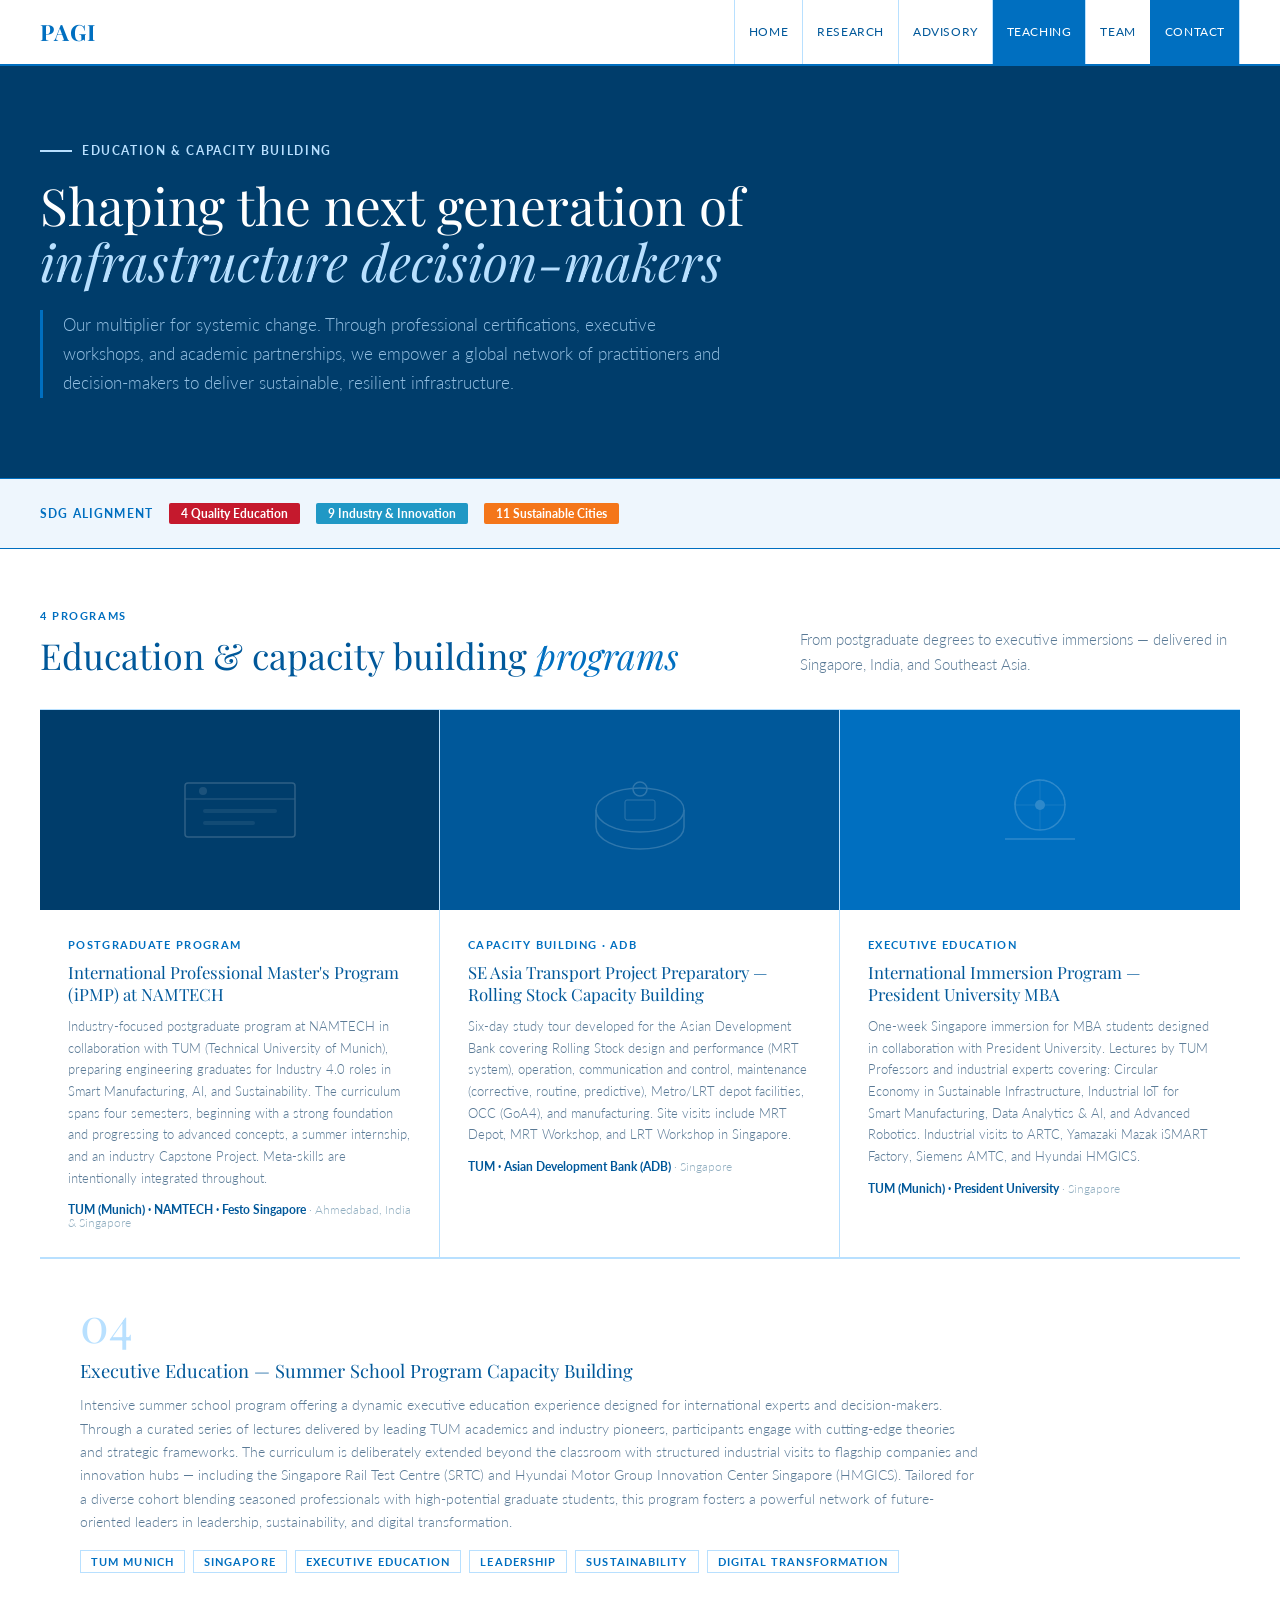
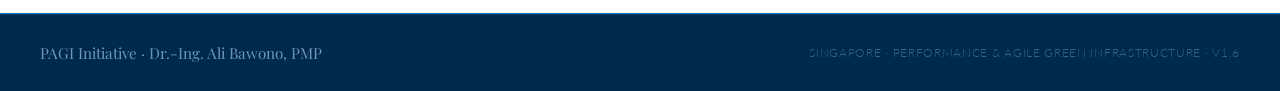
==== teaching.html @ 729e302f "Add files via upload revision 1.3" ====
<!DOCTYPE html>
<html lang="en">
<head>
<meta charset="UTF-8">
<meta name="viewport" content="width=device-width, initial-scale=1.0">
<title>Education &amp; Capacity Building | PAGI Initiative</title>
<link rel="preconnect" href="https://fonts.googleapis.com">
<link href="https://fonts.googleapis.com/css2?family=Playfair+Display:ital,wght@0,400;0,700;1,400&family=Lato:wght@300;400;700&display=swap" rel="stylesheet">
<link rel="stylesheet" href="style.css">
<style>
.prog-full{border-top:var(--rule-lt)}
@media(max-width:1024px){.teach-grid{grid-template-columns:1fr 1fr}.tcard:nth-child(3n){border-right:var(--rule-lt)}.tcard:nth-child(2n){border-right:none}}
@media(max-width:768px){.teach-grid{grid-template-columns:1fr}.tcard:nth-child(n){border-right:none}}
</style>
</head>
<body>

<header>
  <div class="nav-top">
    <a href="index.html" class="nav-logo">PAGI</a>
    <nav class="nav-links">
      <a href="index.html">Home</a>
      <a href="research.html">Research</a>
      <a href="advisory.html">Advisory</a>
      <a href="teaching.html" class="active">Teaching</a>
      <a href="team.html">Team</a>
      <a href="index.html#contact" class="nav-cta">Contact</a>
    </nav>
  </div>
</header>

<!-- PAGE HERO -->
<div class="page-hero">
  <div class="page-hero-inner">
    <div class="page-eyebrow">Education &amp; Capacity Building</div>
    <h1 class="page-h1">Shaping the next generation of<br><em>infrastructure decision-makers</em></h1>
    <p class="page-desc">Our multiplier for systemic change. Through professional certifications, executive workshops, and academic partnerships, we empower a global network of practitioners and decision-makers to deliver sustainable, resilient infrastructure.</p>
  </div>
</div>

<!-- SDG ALIGNMENT -->
<section style="background:var(--pale);border-bottom:var(--rule);padding:24px 0">
  <div class="s-inner" style="display:flex;align-items:center;gap:16px;flex-wrap:wrap">
    <span style="font-size:.72rem;font-weight:700;letter-spacing:.1em;text-transform:uppercase;color:var(--azure)">SDG Alignment</span>
    <span style="background:#c5192d;color:#fff;font-size:.72rem;font-weight:700;padding:4px 12px;border-radius:2px">4 Quality Education</span>
    <span style="background:#2098c5;color:#fff;font-size:.72rem;font-weight:700;padding:4px 12px;border-radius:2px">9 Industry &amp; Innovation</span>
    <span style="background:#f4761a;color:#fff;font-size:.72rem;font-weight:700;padding:4px 12px;border-radius:2px">11 Sustainable Cities</span>
  </div>
</section>

<!-- TEACHING PROGRAMS -->
<section class="section">
  <div class="s-inner">
    <div class="s-head sr">
      <div><div class="eyebrow">4 Programs</div><h2 class="s-title">Education &amp; capacity building <em>programs</em></h2></div>
      <p class="s-sub">From postgraduate degrees to executive immersions — delivered in Singapore, India, and Southeast Asia.</p>
    </div>
    <div class="teach-grid">

      <div class="tcard sr">
        <div class="tcard-img" style="background:#003d6b">
          <svg width="130" height="86" viewBox="0 0 130 86" fill="none" class="csvg" xmlns="http://www.w3.org/2000/svg"><rect x="10" y="16" width="110" height="54" rx="3" stroke="white" stroke-width="1.5" fill="none"/><path d="M10 32L120 32" stroke="white" stroke-width="1"/><circle cx="28" cy="24" r="4" fill="white" opacity=".6"/><rect x="28" y="42" width="74" height="4" rx="2" fill="white" opacity=".4"/><rect x="28" y="54" width="52" height="4" rx="2" fill="white" opacity=".4"/></svg>
        </div>
        <div class="tcard-body">
          <div class="t-label">Postgraduate Program</div>
          <h3 class="t-title">International Professional Master's Program (iPMP) at NAMTECH</h3>
          <p class="t-desc">Industry-focused postgraduate program at NAMTECH in collaboration with TUM (Technical University of Munich), preparing engineering graduates for Industry 4.0 roles in Smart Manufacturing, AI, and Sustainability. The curriculum spans four semesters, beginning with a strong foundation and progressing to advanced concepts, a summer internship, and an industry Capstone Project. Meta-skills are intentionally integrated throughout.</p>
          <div class="t-partner"><strong>TUM (Munich) · NAMTECH · Festo Singapore</strong> · Ahmedabad, India &amp; Singapore</div>
        </div>
      </div>

      <div class="tcard sr">
        <div class="tcard-img" style="background:#00589a">
          <svg width="130" height="86" viewBox="0 0 130 86" fill="none" class="csvg" xmlns="http://www.w3.org/2000/svg"><ellipse cx="65" cy="43" rx="44" ry="22" stroke="white" stroke-width="1.5" fill="none"/><path d="M21 43L21 60A44 22 0 0 0 109 60L109 43" stroke="white" stroke-width="1.5" fill="none"/><rect x="50" y="33" width="30" height="20" rx="2" stroke="white" stroke-width="1" fill="none"/><circle cx="65" cy="22" r="7" stroke="white" stroke-width="1.5" fill="none"/></svg>
        </div>
        <div class="tcard-body">
          <div class="t-label">Capacity Building · ADB</div>
          <h3 class="t-title">SE Asia Transport Project Preparatory — Rolling Stock Capacity Building</h3>
          <p class="t-desc">Six-day study tour developed for the Asian Development Bank covering Rolling Stock design and performance (MRT system), operation, communication and control, maintenance (corrective, routine, predictive), Metro/LRT depot facilities, OCC (GoA4), and manufacturing. Site visits include MRT Depot, MRT Workshop, and LRT Workshop in Singapore.</p>
          <div class="t-partner"><strong>TUM · Asian Development Bank (ADB)</strong> · Singapore</div>
        </div>
      </div>

      <div class="tcard sr">
        <div class="tcard-img" style="background:#006fc0">
          <svg width="130" height="86" viewBox="0 0 130 86" fill="none" class="csvg" xmlns="http://www.w3.org/2000/svg"><circle cx="65" cy="38" r="25" stroke="white" stroke-width="1.5" fill="none"/><path d="M40 38A25 25 0 0 1 90 38" stroke="white" stroke-width="1" stroke-dasharray="4 3" fill="none"/><path d="M65 13L65 63M40 38L90 38" stroke="white" stroke-width="1" opacity=".5"/><circle cx="65" cy="38" r="5" fill="white"/><path d="M30 72L100 72" stroke="white" stroke-width="1.5"/></svg>
        </div>
        <div class="tcard-body">
          <div class="t-label">Executive Education</div>
          <h3 class="t-title">International Immersion Program — President University MBA</h3>
          <p class="t-desc">One-week Singapore immersion for MBA students designed in collaboration with President University. Lectures by TUM Professors and industrial experts covering: Circular Economy in Sustainable Infrastructure, Industrial IoT for Smart Manufacturing, Data Analytics &amp; AI, and Advanced Robotics. Industrial visits to ARTC, Yamazaki Mazak iSMART Factory, Siemens AMTC, and Hyundai HMGICS.</p>
          <div class="t-partner"><strong>TUM (Munich) · President University</strong> · Singapore</div>
        </div>
      </div>

    </div>

    <!-- 4th Program Full Width -->
    <div class="prog-full">
      <div class="ci sr" style="border-right:none;border-bottom:none">
        <div class="ci-num">04</div>
        <h3 class="ci-title">Executive Education — Summer School Program Capacity Building</h3>
        <p class="ci-body" style="max-width:900px">Intensive summer school program offering a dynamic executive education experience designed for international experts and decision-makers. Through a curated series of lectures delivered by leading TUM academics and industry pioneers, participants engage with cutting-edge theories and strategic frameworks. The curriculum is deliberately extended beyond the classroom with structured industrial visits to flagship companies and innovation hubs — including the Singapore Rail Test Centre (SRTC) and Hyundai Motor Group Innovation Center Singapore (HMGICS). Tailored for a diverse cohort blending seasoned professionals with high-potential graduate students, this program fosters a powerful network of future-oriented leaders in leadership, sustainability, and digital transformation.</p>
        <div class="ci-tags"><span class="ctag">TUM Munich</span><span class="ctag">Singapore</span><span class="ctag">Executive Education</span><span class="ctag">Leadership</span><span class="ctag">Sustainability</span><span class="ctag">Digital Transformation</span></div>
      </div>
    </div>
  </div>
</section>

<footer>
  <div class="fl">PAGI Initiative · Dr.-Ing. Ali Bawono, PMP</div>
  <div class="fr">Singapore · Performance &amp; Agile Green Infrastructure · v1.6</div>
</footer>

<script>
(function(){
  var io=new IntersectionObserver(function(entries){entries.forEach(function(e){if(e.isIntersecting){var g=e.target.parentElement.querySelectorAll('.sr:not(.in)');var d=0;g.forEach(function(s){if(s.getBoundingClientRect().top<window.innerHeight+60){setTimeout(function(){s.classList.add('in');},d);d+=65;}});e.target.classList.add('in');io.unobserve(e.target);}});},{threshold:0.06,rootMargin:'0px 0px -24px 0px'});
  document.querySelectorAll('.sr').forEach(function(el){io.observe(el);});
})();
</script>
</body>
</html>
---- style.css ----
*,*::before,*::after{margin:0;padding:0;box-sizing:border-box}
html{scroll-behavior:smooth;font-size:16px}

:root{
  --navy:   #003d6b;
  --blue:   #00589a;
  --azure:  #006fc0;
  --sky:    #b8e0ff;
  --mint:   #e3f5e4;
  --pale:   #eef6fd;
  --white:  #ffffff;
  --gray:   #5a7a96;
  --lgray:  #91aec0;
  --border: #b8e0ff;
  --rule:   1px solid #006fc0;
  --rule-lt:1px solid #b8e0ff;
}

body{font-family:'Lato',sans-serif;font-weight:300;color:#1a2e40;background:#fff;-webkit-font-smoothing:antialiased}

/* NAV */
header{position:fixed;top:0;left:0;right:0;z-index:200;background:#fff;border-bottom:2px solid var(--azure)}
.nav-top{display:flex;align-items:center;justify-content:space-between;padding:0 40px;height:64px}
.nav-logo{font-family:'Playfair Display',serif;font-size:1.4rem;font-weight:700;color:var(--azure);text-decoration:none;letter-spacing:.04em;flex-shrink:0}
.nav-links{display:flex;align-items:center}
.nav-links a{display:block;padding:0 14px;height:64px;line-height:64px;font-size:.74rem;font-weight:400;letter-spacing:.05em;text-transform:uppercase;color:var(--blue);text-decoration:none;border-left:var(--rule-lt);transition:background .15s,color .15s;white-space:nowrap}
.nav-links a:last-child{border-right:var(--rule-lt)}
.nav-links a:hover,.nav-links a.active{background:var(--azure);color:#fff}
.nav-cta{background:var(--azure)!important;color:#fff!important;border-left:var(--rule)!important}
.nav-cta:hover{background:var(--blue)!important}

/* BUTTONS */
.btn-p{display:inline-flex;align-items:center;gap:8px;background:var(--azure);color:#fff;padding:14px 28px;font-size:.8rem;font-weight:700;letter-spacing:.08em;text-transform:uppercase;text-decoration:none;transition:background .15s}
.btn-p:hover{background:var(--blue)}
.btn-o{display:inline-flex;align-items:center;gap:8px;background:transparent;color:var(--azure);padding:13px 28px;font-size:.8rem;font-weight:700;letter-spacing:.08em;text-transform:uppercase;text-decoration:none;border:var(--rule);transition:all .15s}
.btn-o:hover{background:var(--azure);color:#fff}

/* SECTION COMMONS */
.section{border-bottom:var(--rule)}
.s-inner{max-width:1280px;margin:0 auto;padding:0 40px}
.s-head{padding:60px 0 32px;display:flex;align-items:flex-start;justify-content:space-between;gap:40px;border-bottom:var(--rule-lt)}
.eyebrow{font-size:.7rem;font-weight:700;letter-spacing:.14em;text-transform:uppercase;color:var(--azure);margin-bottom:12px}
.s-title{font-family:'Playfair Display',serif;font-size:clamp(1.8rem,2.8vw,2.6rem);font-weight:400;line-height:1.2;color:var(--blue)}
.s-title em{font-style:italic;color:var(--azure)}
.s-sub{font-size:.92rem;color:var(--gray);line-height:1.7;font-weight:300;max-width:440px;align-self:flex-end}

/* CARDS */
.cards{display:grid;grid-template-columns:repeat(3,1fr)}
.card{border-right:var(--rule-lt);border-bottom:var(--rule-lt);transition:background .2s;cursor:default}
.card:nth-child(3n){border-right:none}
.card:hover{background:var(--pale)}
.card-img{width:100%;aspect-ratio:16/9;position:relative;overflow:hidden;display:flex;align-items:center;justify-content:center}
.card-body{padding:24px 28px 28px}
.c-tag{font-size:.68rem;font-weight:700;letter-spacing:.12em;text-transform:uppercase;margin-bottom:10px;color:var(--azure)}
.c-title{font-family:'Playfair Display',serif;font-size:1.1rem;font-weight:400;line-height:1.35;color:var(--blue);margin-bottom:12px}
.c-desc{font-size:.84rem;line-height:1.7;color:var(--gray);font-weight:300;margin-bottom:16px}
.c-meta{font-size:.72rem;font-weight:400;color:var(--lgray);letter-spacing:.04em}
.c-meta strong{color:var(--blue);font-weight:700}
.ci-lbl{font-size:.65rem;letter-spacing:.14em;text-transform:uppercase;color:rgba(184,224,255,.45);position:absolute;bottom:10px;left:14px}
.csvg{opacity:.18}

/* CONSULTING GRID */
.consult{display:grid;grid-template-columns:1fr 1fr}
.ci{padding:40px;border-right:var(--rule-lt);border-bottom:var(--rule-lt);transition:background .15s;cursor:default}
.ci:nth-child(2n){border-right:none}
.ci:nth-last-child(-n+2){border-bottom:none}
.ci:hover{background:var(--pale)}
.ci-num{font-family:'Playfair Display',serif;font-size:3rem;font-weight:400;color:var(--border);line-height:1;margin-bottom:12px}
.ci-title{font-family:'Playfair Display',serif;font-size:1.15rem;font-weight:400;color:var(--blue);margin-bottom:10px;line-height:1.3}
.ci-body{font-size:.86rem;color:var(--gray);line-height:1.7;font-weight:300}
.ci-tags{margin-top:16px;display:flex;flex-wrap:wrap;gap:8px}
.ctag{font-size:.68rem;font-weight:700;letter-spacing:.1em;text-transform:uppercase;padding:4px 10px;border:1px solid var(--border);color:var(--azure)}

/* TEACHING GRID */
.teach-grid{display:grid;grid-template-columns:repeat(3,1fr)}
.tcard{border-right:var(--rule-lt);border-bottom:var(--rule-lt);transition:background .15s;cursor:default}
.tcard:nth-child(3n){border-right:none}
.tcard:hover{background:var(--pale)}
.tcard-img{width:100%;height:200px;display:flex;align-items:center;justify-content:center;position:relative;overflow:hidden}
.tcard-body{padding:28px}
.t-label{font-size:.68rem;font-weight:700;letter-spacing:.12em;text-transform:uppercase;margin-bottom:10px;color:var(--azure)}
.t-title{font-family:'Playfair Display',serif;font-size:1.05rem;font-weight:400;line-height:1.35;color:var(--blue);margin-bottom:10px}
.t-desc{font-size:.82rem;color:var(--gray);line-height:1.65;font-weight:300}
.t-partner{margin-top:14px;font-size:.72rem;color:var(--lgray)}
.t-partner strong{color:var(--blue);font-weight:700}

/* AWARDS */
.aw-grid{display:grid;grid-template-columns:repeat(4,1fr)}
.aw-item{padding:40px 32px;border-right:var(--rule-lt);transition:background .15s;cursor:default}
.aw-item:last-child{border-right:none}
.aw-item:hover{background:var(--pale)}
.aw-icon{font-size:2rem;margin-bottom:16px;display:block}
.aw-title{font-family:'Playfair Display',serif;font-size:.95rem;font-weight:400;color:var(--blue);margin-bottom:8px;line-height:1.35}
.aw-body{font-size:.8rem;color:var(--gray);line-height:1.6;font-weight:300}

/* PAGE HERO (sub-pages) */
.page-hero{margin-top:64px;background:var(--navy);padding:80px 40px;border-bottom:var(--rule)}
.page-hero-inner{max-width:1280px;margin:0 auto}
.page-eyebrow{font-size:.72rem;font-weight:700;letter-spacing:.14em;text-transform:uppercase;color:var(--sky);margin-bottom:20px;display:flex;align-items:center;gap:10px}
.page-eyebrow::before{content:'';display:inline-block;width:32px;height:2px;background:var(--sky)}
.page-h1{font-family:'Playfair Display',serif;font-size:clamp(2.2rem,4vw,3.8rem);font-weight:400;line-height:1.1;color:#fff;margin-bottom:20px}
.page-h1 em{font-style:italic;color:var(--sky)}
.page-desc{font-size:1.05rem;line-height:1.75;color:rgba(184,224,255,.8);font-weight:300;max-width:680px;border-left:3px solid var(--azure);padding-left:20px}

/* FOOTER */
footer{background:#002a4d;border-top:1px solid rgba(184,224,255,.1);padding:28px 40px;display:flex;align-items:center;justify-content:space-between}
.fl{font-family:'Playfair Display',serif;font-size:.95rem;color:rgba(184,224,255,.6)}
.fr{font-size:.72rem;color:rgba(184,224,255,.3);letter-spacing:.06em;text-transform:uppercase}

/* CONTACT */
.contact{background:var(--navy)}
.ct-inner{max-width:1280px;margin:0 auto;padding:0 40px;display:grid;grid-template-columns:1fr 1fr}
.ct-left{padding:80px 60px 80px 0;border-right:1px solid rgba(184,224,255,.15)}
.ct-left .eyebrow{color:var(--sky)}
.ct-left h2{font-family:'Playfair Display',serif;font-size:clamp(1.8rem,2.5vw,2.4rem);font-weight:400;color:#fff;line-height:1.2;margin-bottom:24px}
.ct-left p{font-size:.95rem;color:rgba(184,224,255,.75);line-height:1.75;font-weight:300;margin-bottom:40px}
.ct-links{display:flex;flex-direction:column}
.cl{display:flex;align-items:center;gap:14px;padding:18px 0;border-bottom:1px solid rgba(184,224,255,.12);text-decoration:none;color:#fff;font-size:.9rem;font-weight:300;transition:color .15s}
.cl:first-child{border-top:1px solid rgba(184,224,255,.12)}
.cl:hover{color:var(--sky)}
.cl-icon{opacity:.6}
.ct-right{padding:80px 0 80px 60px}
.ct-right h3{font-family:'Playfair Display',serif;font-size:1.3rem;font-weight:400;color:#fff;margin-bottom:28px}
.sdg-grid{display:grid;grid-template-columns:1fr 1fr;gap:16px}
.sdg{padding:20px;border:1px solid rgba(184,224,255,.12);transition:border-color .15s,background .15s;cursor:default}
.sdg:hover{border-color:var(--azure);background:rgba(0,111,192,.12)}
.sdg-n{font-family:'Playfair Display',serif;font-size:1.8rem;font-weight:400;line-height:1;margin-bottom:8px}
.sdg-name{font-size:.75rem;font-weight:700;letter-spacing:.04em;color:#fff;margin-bottom:5px}
.sdg-note{font-size:.72rem;color:rgba(184,224,255,.5);line-height:1.4;font-weight:300}

/* SCROLL REVEAL */
.sr{opacity:0;transform:translateY(20px);transition:opacity .55s ease,transform .55s ease}
.sr.in{opacity:1;transform:none}

/* RESPONSIVE */
@media(max-width:1024px){
  .cards{grid-template-columns:1fr 1fr}
  .card:nth-child(3n){border-right:var(--rule-lt)}
  .card:nth-child(2n){border-right:none}
  .aw-grid{grid-template-columns:1fr 1fr}
  .aw-item:nth-child(2n){border-right:none}
  .aw-item{border-bottom:var(--rule-lt)}
  .ct-inner{grid-template-columns:1fr}
  .ct-left{border-right:none;padding:60px 0 40px;border-bottom:1px solid rgba(184,224,255,.12)}
  .ct-right{padding:40px 0 60px}
}
@media(max-width:768px){
  .nav-links{display:none}
  .nav-top{padding:0 20px}
  .s-inner,.ct-inner,.page-hero{padding:0 20px}
  .page-hero{padding:60px 20px}
  .cards,.teach-grid{grid-template-columns:1fr}
  .card:nth-child(n){border-right:none}
  .consult{grid-template-columns:1fr}
  .ci:nth-child(n){border-right:none}
  .sdg-grid{grid-template-columns:1fr}
  footer{flex-direction:column;gap:10px;align-items:flex-start;padding:28px 20px}
}
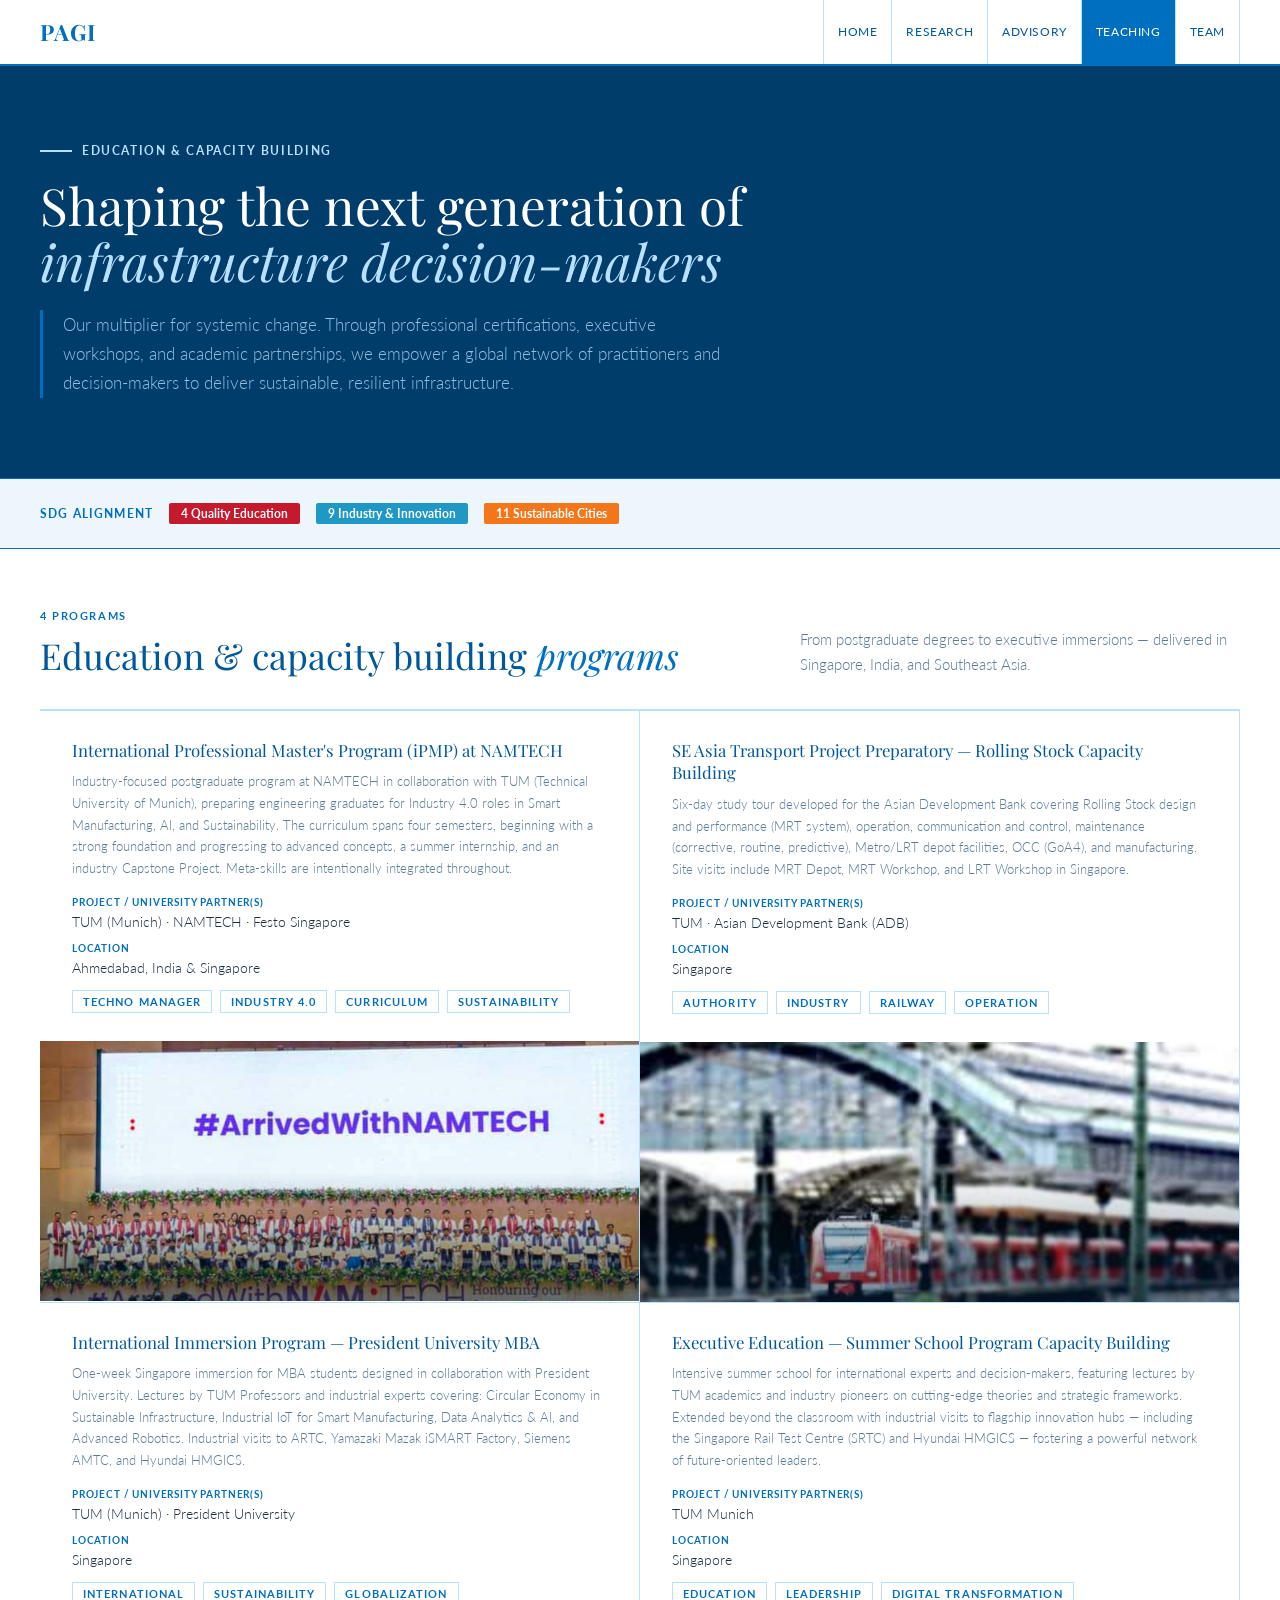
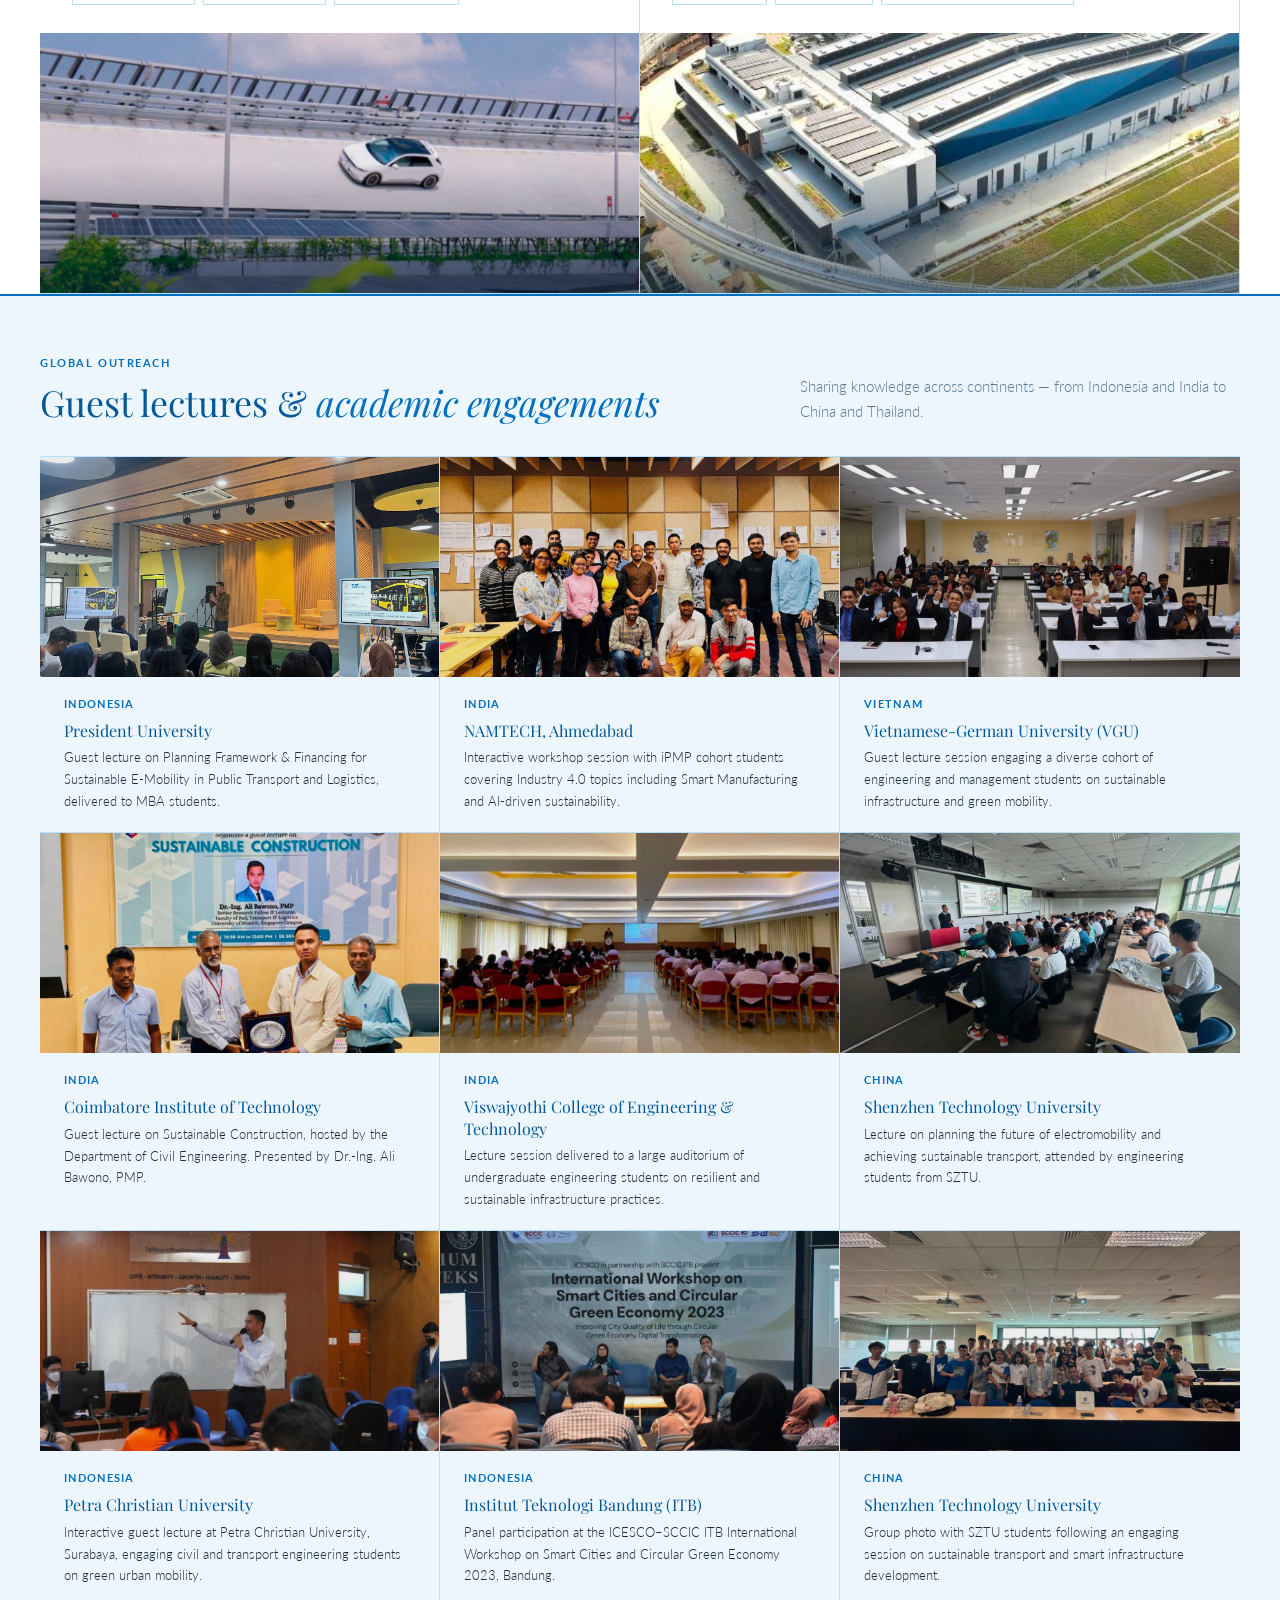
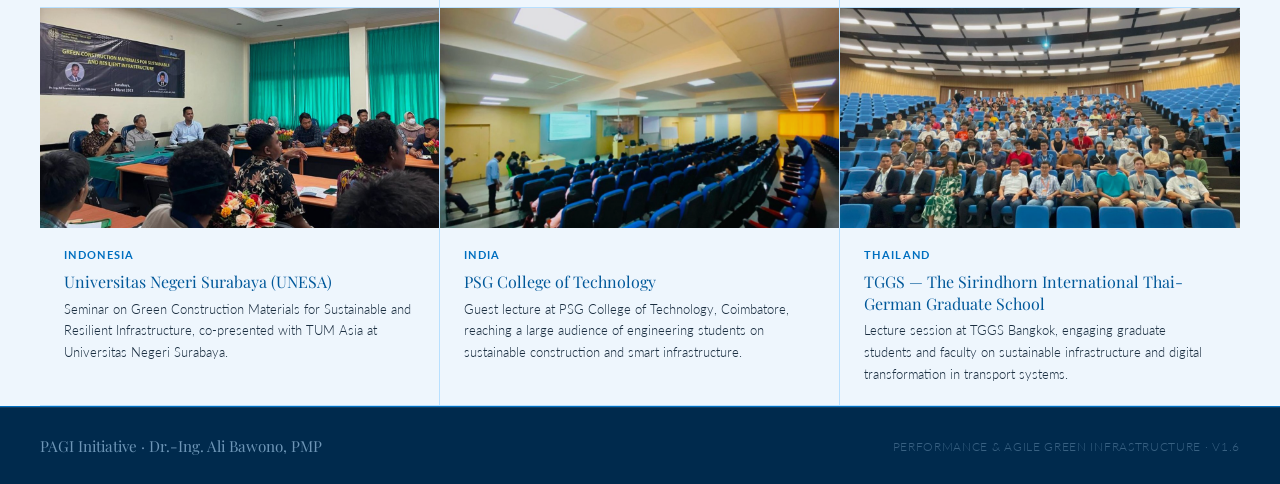
==== commit e773630c: "Add files via upload update teaching page" ====
--- a/teaching.html
+++ b/teaching.html
@@ -24,7 +24,7 @@
       <a href="advisory.html">Advisory</a>
       <a href="teaching.html" class="active">Teaching</a>
       <a href="team.html">Team</a>
-      <a href="index.html#contact" class="nav-cta">Contact</a>
+
     </nav>
   </div>
 </header>
@@ -55,61 +55,265 @@
       <div><div class="eyebrow">4 Programs</div><h2 class="s-title">Education &amp; capacity building <em>programs</em></h2></div>
       <p class="s-sub">From postgraduate degrees to executive immersions — delivered in Singapore, India, and Southeast Asia.</p>
     </div>
-    <div class="teach-grid">
-
-      <div class="tcard sr">
-        <div class="tcard-img" style="background:#003d6b">
-          <svg width="130" height="86" viewBox="0 0 130 86" fill="none" class="csvg" xmlns="http://www.w3.org/2000/svg"><rect x="10" y="16" width="110" height="54" rx="3" stroke="white" stroke-width="1.5" fill="none"/><path d="M10 32L120 32" stroke="white" stroke-width="1"/><circle cx="28" cy="24" r="4" fill="white" opacity=".6"/><rect x="28" y="42" width="74" height="4" rx="2" fill="white" opacity=".4"/><rect x="28" y="54" width="52" height="4" rx="2" fill="white" opacity=".4"/></svg>
-        </div>
-        <div class="tcard-body">
-          <div class="t-label">Postgraduate Program</div>
+    <div style="display:grid;grid-template-columns:1fr 1fr;gap:0;border-top:var(--rule-lt)">
+
+      <!-- Program 1: iPMP NAMTECH -->
+      <div class="tcard sr" style="flex-direction:column;border-right:var(--rule-lt);border-bottom:var(--rule-lt)">
+        <div class="tcard-body" style="padding:28px 32px">
           <h3 class="t-title">International Professional Master's Program (iPMP) at NAMTECH</h3>
           <p class="t-desc">Industry-focused postgraduate program at NAMTECH in collaboration with TUM (Technical University of Munich), preparing engineering graduates for Industry 4.0 roles in Smart Manufacturing, AI, and Sustainability. The curriculum spans four semesters, beginning with a strong foundation and progressing to advanced concepts, a summer internship, and an industry Capstone Project. Meta-skills are intentionally integrated throughout.</p>
-          <div class="t-partner"><strong>TUM (Munich) · NAMTECH · Festo Singapore</strong> · Ahmedabad, India &amp; Singapore</div>
-        </div>
-      </div>
-
-      <div class="tcard sr">
-        <div class="tcard-img" style="background:#00589a">
-          <svg width="130" height="86" viewBox="0 0 130 86" fill="none" class="csvg" xmlns="http://www.w3.org/2000/svg"><ellipse cx="65" cy="43" rx="44" ry="22" stroke="white" stroke-width="1.5" fill="none"/><path d="M21 43L21 60A44 22 0 0 0 109 60L109 43" stroke="white" stroke-width="1.5" fill="none"/><rect x="50" y="33" width="30" height="20" rx="2" stroke="white" stroke-width="1" fill="none"/><circle cx="65" cy="22" r="7" stroke="white" stroke-width="1.5" fill="none"/></svg>
-        </div>
-        <div class="tcard-body">
-          <div class="t-label">Capacity Building · ADB</div>
+          <div style="margin-top:16px">
+            <div style="margin-bottom:12px">
+              <span style="font-size:.65rem;font-weight:700;letter-spacing:.08em;text-transform:uppercase;color:var(--azure);display:block;margin-bottom:3px">Project / University Partner(s)</span>
+              <span style="font-size:.85rem;color:var(--ink)">TUM (Munich) · NAMTECH · Festo Singapore</span>
+            </div>
+            <div>
+              <span style="font-size:.65rem;font-weight:700;letter-spacing:.08em;text-transform:uppercase;color:var(--azure);display:block;margin-bottom:3px">Location</span>
+              <span style="font-size:.85rem;color:var(--ink)">Ahmedabad, India &amp; Singapore</span>
+            </div>
+          </div>
+          <div class="ci-tags" style="margin-top:14px"><span class="ctag">Techno Manager</span><span class="ctag">Industry 4.0</span><span class="ctag">Curriculum</span><span class="ctag">Sustainability</span></div>
+        </div>
+        <div style="height:260px;overflow:hidden;position:relative">
+          <img src="[data-uri]" alt="iPMP NAMTECH Graduation" style="width:100%;height:100%;object-fit:cover;display:block">
+          <div style="position:absolute;top:0;left:0;right:0;bottom:0;background:linear-gradient(to bottom,transparent 50%,rgba(0,30,60,.55))"></div>
+        </div>
+      </div>
+
+    <!-- Program 2: Rolling Stock ADB -->
+      <div class="tcard sr" style="flex-direction:column;border-bottom:var(--rule-lt)">
+        <div class="tcard-body" style="padding:28px 32px">
           <h3 class="t-title">SE Asia Transport Project Preparatory — Rolling Stock Capacity Building</h3>
           <p class="t-desc">Six-day study tour developed for the Asian Development Bank covering Rolling Stock design and performance (MRT system), operation, communication and control, maintenance (corrective, routine, predictive), Metro/LRT depot facilities, OCC (GoA4), and manufacturing. Site visits include MRT Depot, MRT Workshop, and LRT Workshop in Singapore.</p>
-          <div class="t-partner"><strong>TUM · Asian Development Bank (ADB)</strong> · Singapore</div>
-        </div>
-      </div>
-
-      <div class="tcard sr">
-        <div class="tcard-img" style="background:#006fc0">
-          <svg width="130" height="86" viewBox="0 0 130 86" fill="none" class="csvg" xmlns="http://www.w3.org/2000/svg"><circle cx="65" cy="38" r="25" stroke="white" stroke-width="1.5" fill="none"/><path d="M40 38A25 25 0 0 1 90 38" stroke="white" stroke-width="1" stroke-dasharray="4 3" fill="none"/><path d="M65 13L65 63M40 38L90 38" stroke="white" stroke-width="1" opacity=".5"/><circle cx="65" cy="38" r="5" fill="white"/><path d="M30 72L100 72" stroke="white" stroke-width="1.5"/></svg>
-        </div>
-        <div class="tcard-body">
-          <div class="t-label">Executive Education</div>
+          <div style="margin-top:16px">
+            <div style="margin-bottom:12px">
+              <span style="font-size:.65rem;font-weight:700;letter-spacing:.08em;text-transform:uppercase;color:var(--azure);display:block;margin-bottom:3px">Project / University Partner(s)</span>
+              <span style="font-size:.85rem;color:var(--ink)">TUM · Asian Development Bank (ADB)</span>
+            </div>
+            <div>
+              <span style="font-size:.65rem;font-weight:700;letter-spacing:.08em;text-transform:uppercase;color:var(--azure);display:block;margin-bottom:3px">Location</span>
+              <span style="font-size:.85rem;color:var(--ink)">Singapore</span>
+            </div>
+          </div>
+          <div class="ci-tags" style="margin-top:14px"><span class="ctag">Authority</span><span class="ctag">Industry</span><span class="ctag">Railway</span><span class="ctag">Operation</span></div>
+        </div>
+        <div style="height:260px;overflow:hidden;position:relative">
+          <img src="[data-uri]" alt="Rolling Stock Capacity Building" style="width:100%;height:100%;object-fit:cover;display:block">
+          <div style="position:absolute;top:0;left:0;right:0;bottom:0;background:linear-gradient(to bottom,transparent 50%,rgba(0,30,60,.55))"></div>
+        </div>
+      </div>
+
+    <!-- Program 3: President University MBA -->
+      <div class="tcard sr" style="flex-direction:column;border-right:var(--rule-lt)">
+        <div class="tcard-body" style="padding:28px 32px">
           <h3 class="t-title">International Immersion Program — President University MBA</h3>
           <p class="t-desc">One-week Singapore immersion for MBA students designed in collaboration with President University. Lectures by TUM Professors and industrial experts covering: Circular Economy in Sustainable Infrastructure, Industrial IoT for Smart Manufacturing, Data Analytics &amp; AI, and Advanced Robotics. Industrial visits to ARTC, Yamazaki Mazak iSMART Factory, Siemens AMTC, and Hyundai HMGICS.</p>
-          <div class="t-partner"><strong>TUM (Munich) · President University</strong> · Singapore</div>
+          <div style="margin-top:16px">
+            <div style="margin-bottom:12px">
+              <span style="font-size:.65rem;font-weight:700;letter-spacing:.08em;text-transform:uppercase;color:var(--azure);display:block;margin-bottom:3px">Project / University Partner(s)</span>
+              <span style="font-size:.85rem;color:var(--ink)">TUM (Munich) · President University</span>
+            </div>
+            <div>
+              <span style="font-size:.65rem;font-weight:700;letter-spacing:.08em;text-transform:uppercase;color:var(--azure);display:block;margin-bottom:3px">Location</span>
+              <span style="font-size:.85rem;color:var(--ink)">Singapore</span>
+            </div>
+          </div>
+          <div class="ci-tags" style="margin-top:14px"><span class="ctag">International</span><span class="ctag">Sustainability</span><span class="ctag">Globalization</span></div>
+        </div>
+        <div style="height:260px;overflow:hidden;position:relative">
+          <img src="[data-uri]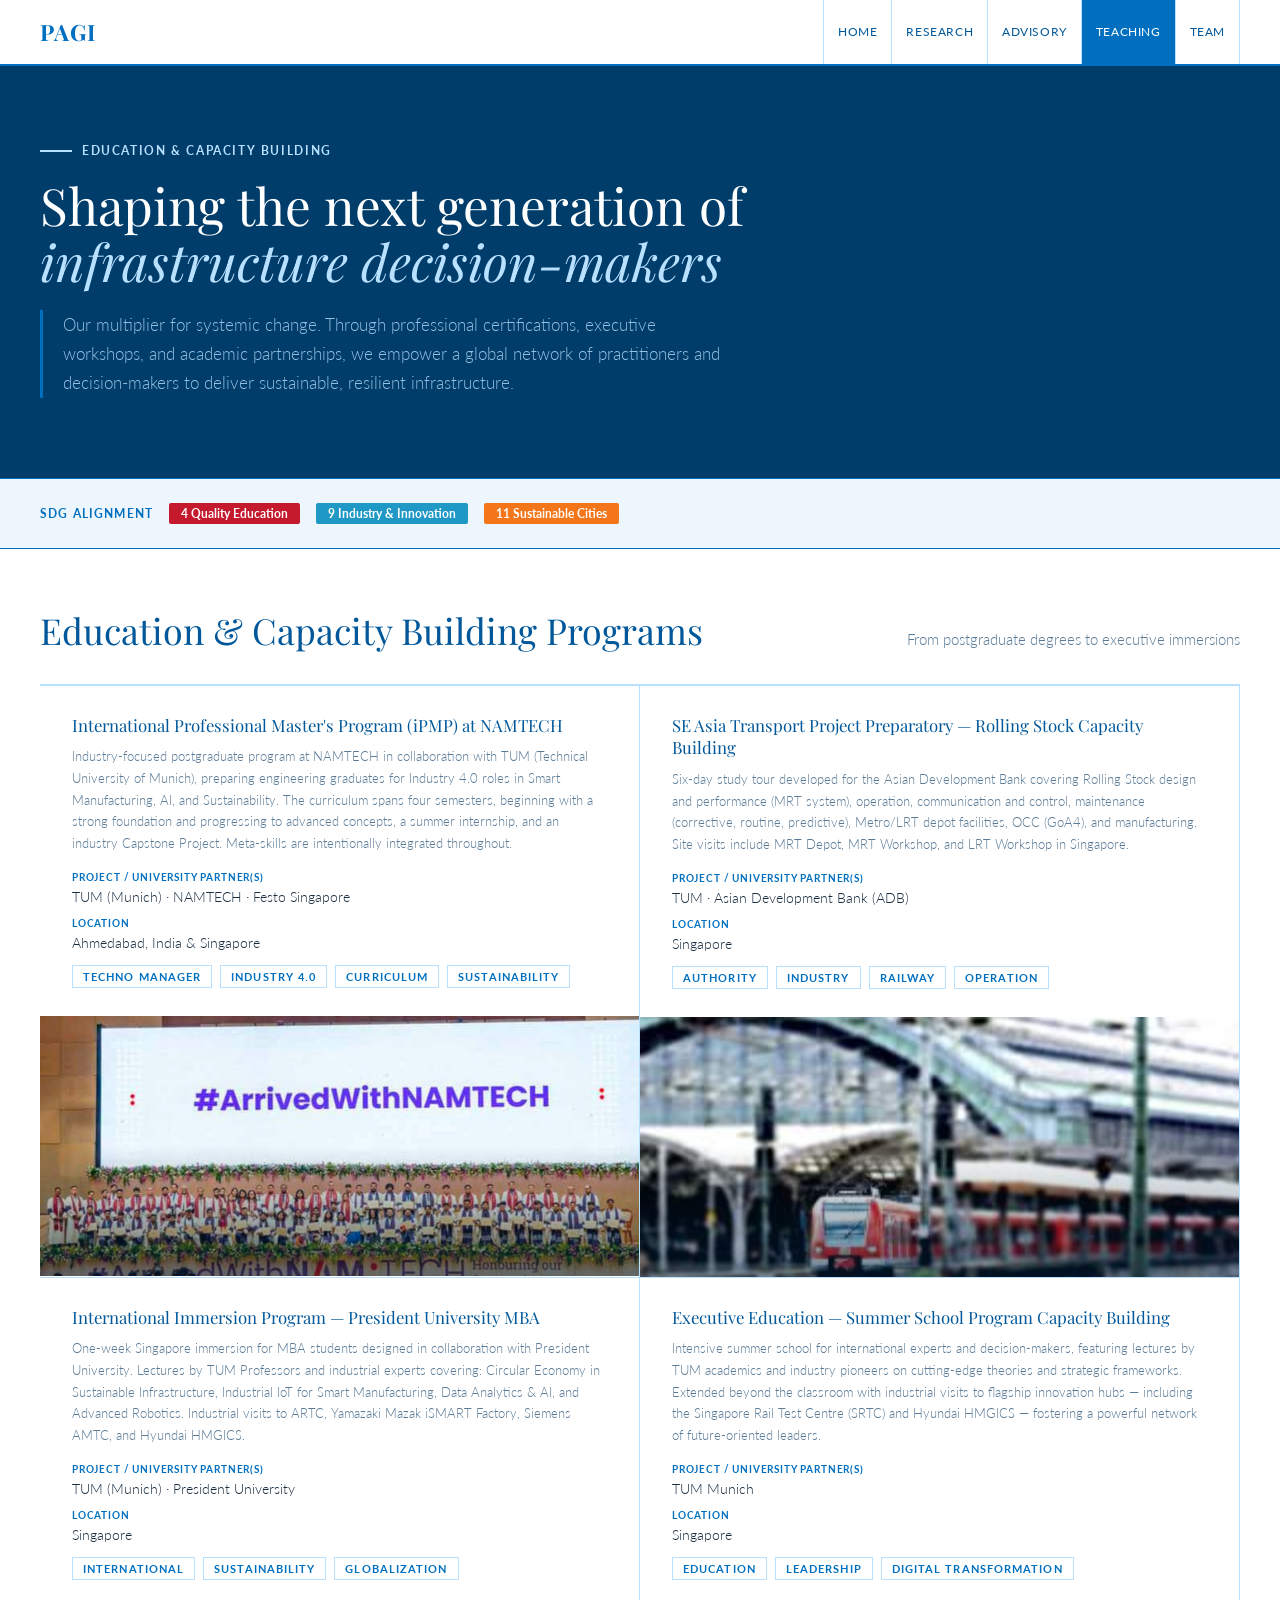
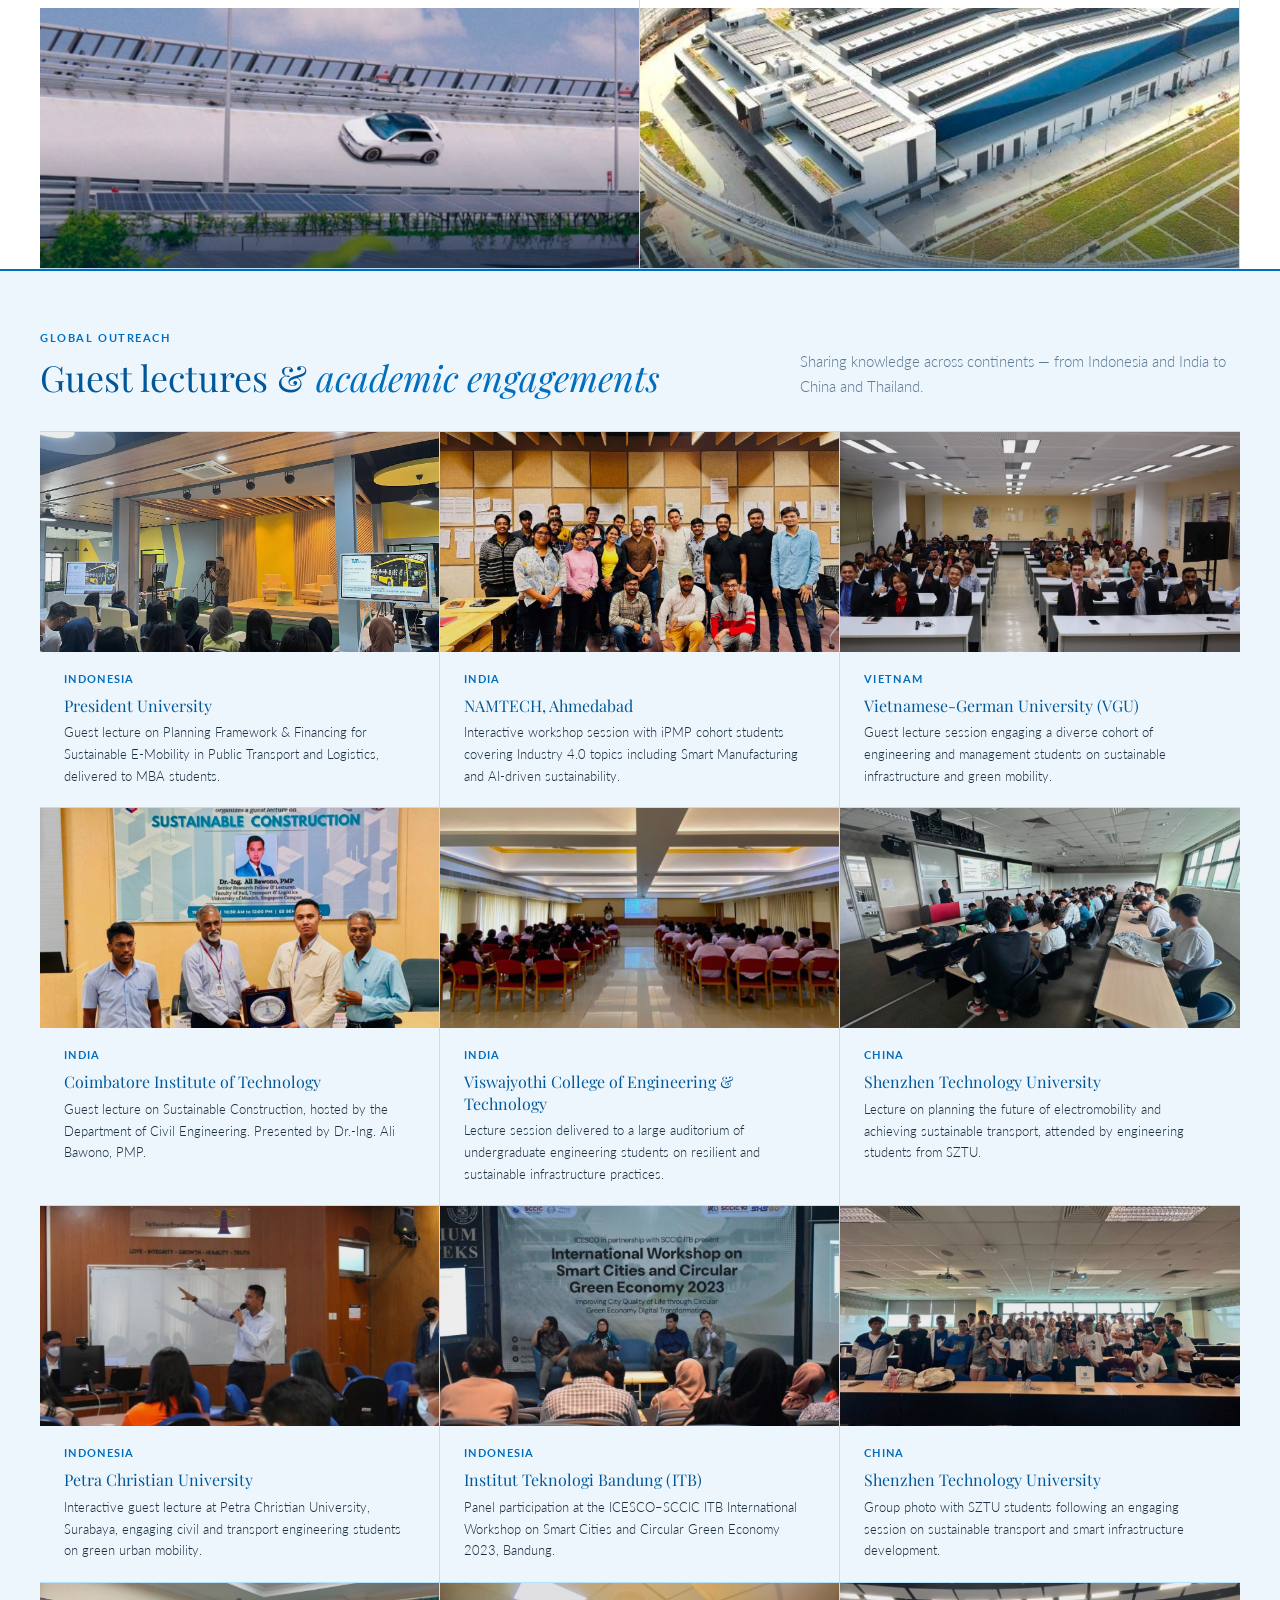
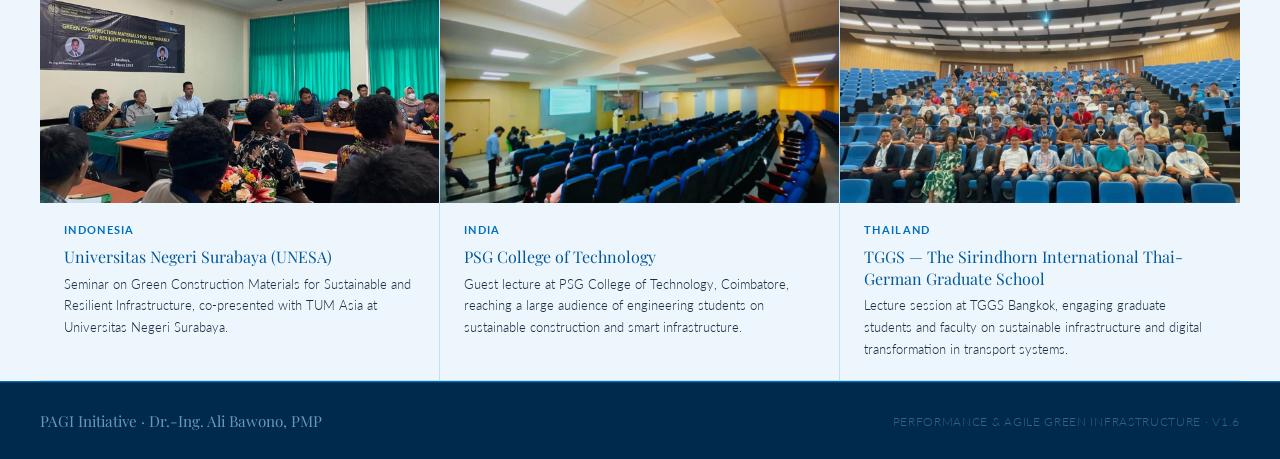
==== commit 5ad12ef9: "Add files via upload update page teaching" ====
--- a/teaching.html
+++ b/teaching.html
@@ -52,8 +52,8 @@
 <section class="section">
   <div class="s-inner">
     <div class="s-head sr">
-      <div><div class="eyebrow">4 Programs</div><h2 class="s-title">Education &amp; capacity building <em>programs</em></h2></div>
-      <p class="s-sub">From postgraduate degrees to executive immersions — delivered in Singapore, India, and Southeast Asia.</p>
+      <div><h2 class="s-title">Education &amp; Capacity Building Programs</h2></div>
+      <p class="s-sub">From postgraduate degrees to executive immersions</p>
     </div>
     <div style="display:grid;grid-template-columns:1fr 1fr;gap:0;border-top:var(--rule-lt)">
 
